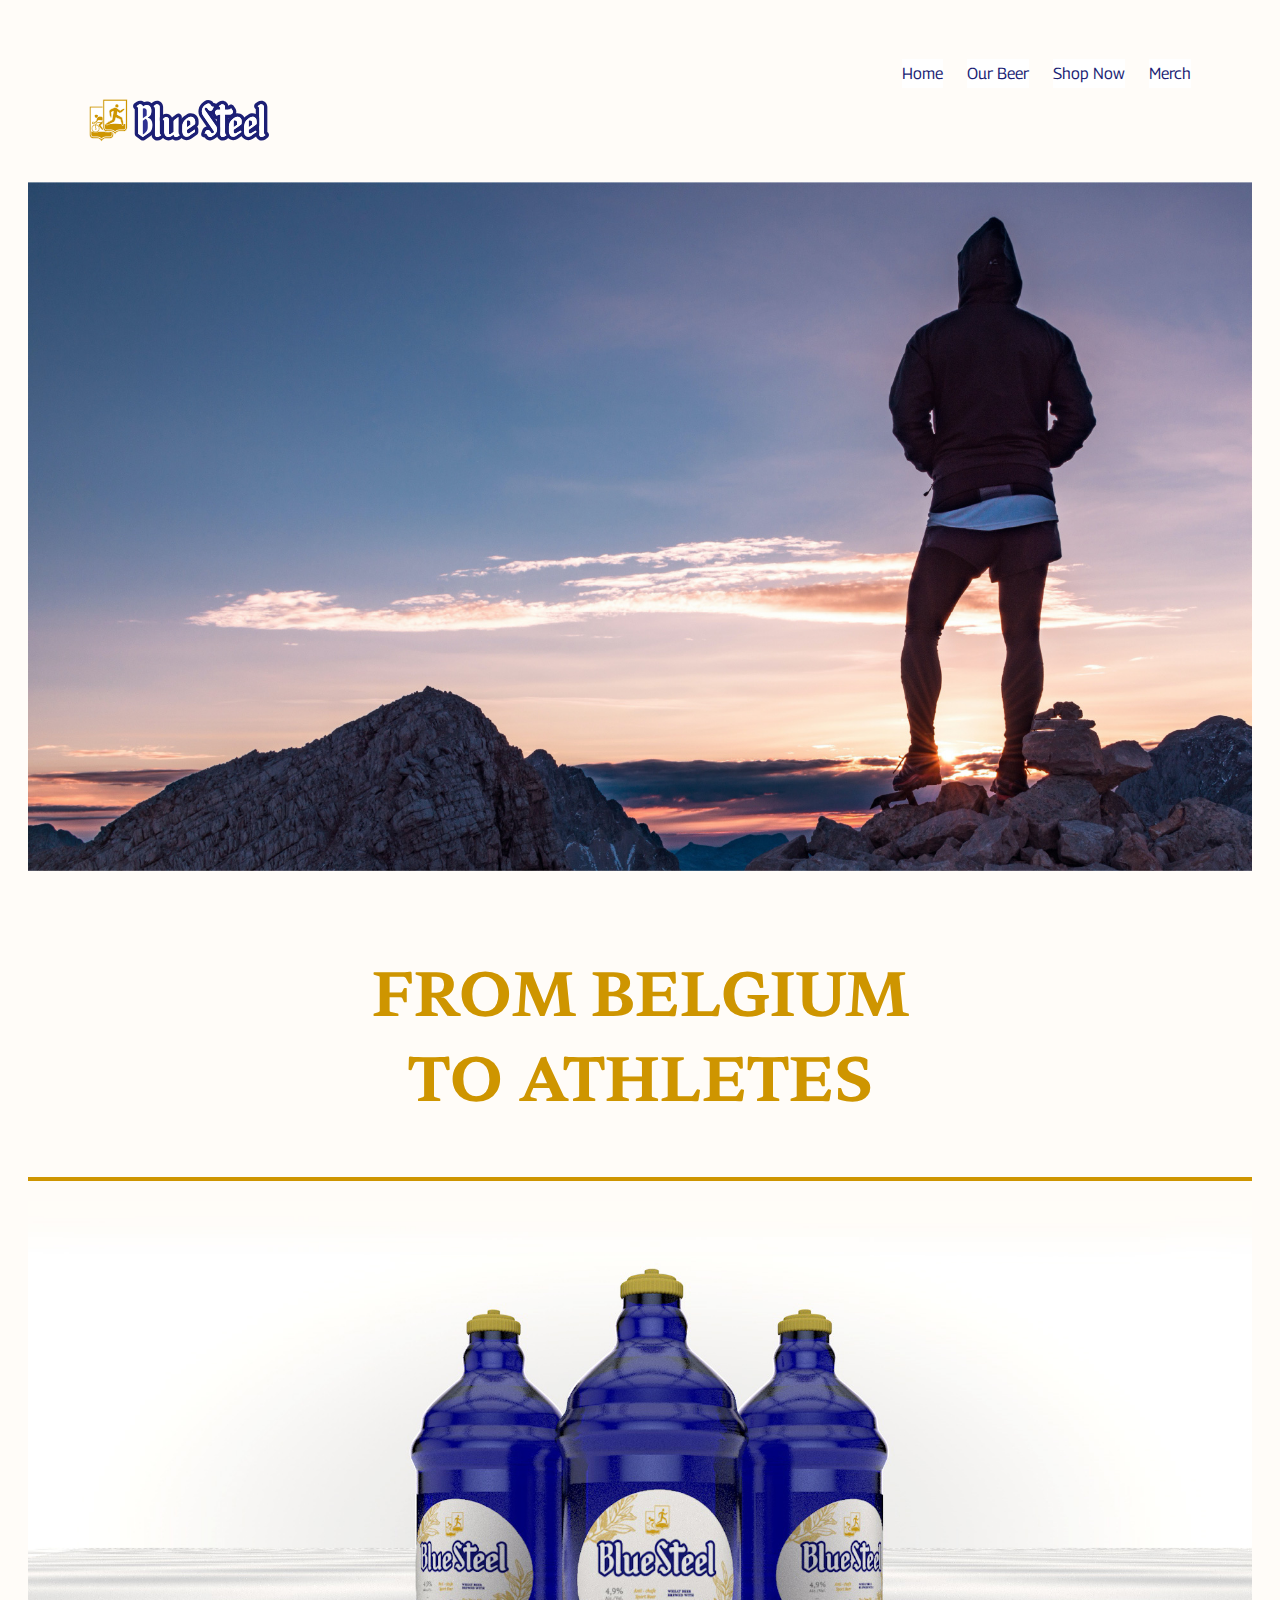
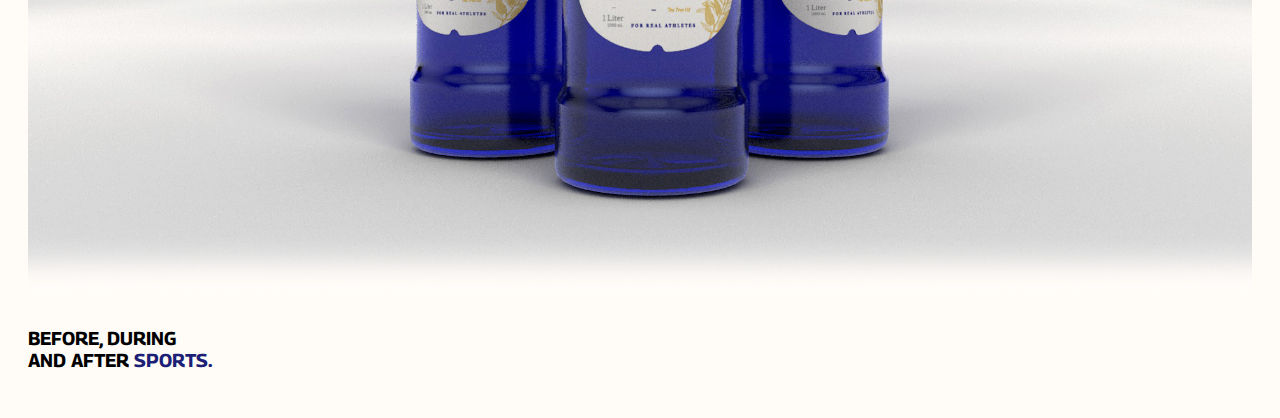
==== index.html @ 75fdadbe "Adding Header, Nav Menu and Banners" ====
<!DOCTYPE html>
<html lang="en">
<head>
  <meta charset="UTF-8">
  <meta name="viewport" content="width=device-width, initial-scale=1.0">
  <meta http-equiv="X-UA-Compatible" content="ie=edge">
  <title>Index Page</title>
  <link rel="stylesheet" href="css/reset.css" type="text/css">
  <link rel="stylesheet" href="css/main.css" type="text/css">
  <link rel="preconnect" href="https://fonts.googleapis.com">
<link rel="preconnect" href="https://fonts.gstatic.com" crossorigin>
<link href="https://fonts.googleapis.com/css2?family=Georama:wght@300;500;700&display=swap" rel="stylesheet">
<link href="https://fonts.googleapis.com/css2?family=Hahmlet:wght@900&display=swap" rel="stylesheet">
</head>
<body>
  <header class="header">
    <nav class="navMenu">
      <h2 class="hide">Main Menu</h2>
      <button id="button"></button>
      <div class="burgerMenu">
        <ul class="menuList">
          <li><a href="#">Home</a></li>
          <li><a href="#">Our Beer</a></li>
          <li><a href="#">Shop Now</a></li>
          <li><a href="#">Merch</a></li>
        </ul>
      </div>
    </nav>
    <div class="logo">
      <img src="assets/blueSteel_logo.svg" alt="BlueSteel Logo" class="bsLogo">
    </div>
  </header>
  <section class="mainBanner">
    <div class="banner">
      <img src="assets/mainBanner.jpg" alt="Main banner">
    </div>
    <div class="textMB">
      <h3>FROM BELGIUM <br>
      TO ATHLETES</h3>
    </div>
    <div class="bottomLine"></div>
  </section>
  <section class="bottleSec">
    <div class="bottle">
      <img src="images/Edit10.jpg" alt="Bottle Model">
    </div>
    <div class="textBottle">
      <h3>BEFORE, DURING <br>
      AND AFTER <a>SPORTS.</a></h3>
    </div>
  </section>
  <section class="brandIntro">

  </section>
  <footer class="footer">

  </footer>

<script src="js/main.js"></script>
</body>
</html>
---- css/main.css ----
@charset "UTF-8";

.hide {
	display: none;
}

body {
	font-family: 'Georama', Helvetica, Arial, sans-serif;
	padding: 20px;
  background-color: #fffcf8;
}

a {
	text-decoration: none;
}

/* Navigation Set up */

.navMenu button {
	background: url(../assets/burgerIcon.svg) left no-repeat;
	height: 20px;
	width: 20px;
	border: 1px;
	transition: all .3s ease;
	margin-right: auto;
  margin-bottom: 20px;
}

.navMenu button.expanded {
	transform: rotate(90deg);
}

.navMenu {
	display: flex;
	flex-direction: column;
}

.navMenu li a {
	display: block;
	color: #1c1f75;
	padding: 10px 0 10px 0;
	text-align: left;
}


.navMenu li:first-child {
	border-top: 1px solid #ce9500;
}

.burgerMenu {
  margin-bottom: 10px;
	display: none;
}

.burgerMenu.slideToggle {
	display: block;
}

.bsLogo {
  display: block;
  max-width: 120px;
  margin: 0 auto;
  margin-bottom: 20px;
}

@media screen and (min-width: 60em) {
  .header {
    margin-top: 20px;
  }

  #button {
    display: none;
  }

  .burgerMenu {
    display: flex;
    flex-direction: column;
    margin: 0;
  }
  .navMenu {
    text-align: right;
    margin-left: auto;
    margin-right: 5%;
  }
  .burgerMenu {
    text-align: right;
  }
  .navMenu li {
    border-bottom: none;
    display: inline;
    margin-left: 20px;
  }
  .navMenu li a {
    background-color: #fff;
    display: inline;
    padding: 5px 0 5px 0;
    text-decoration: none;
    color: #1c1f75;
  }
  .navMenu li a:hover {
    border-bottom: 3px solid #ce9500;
    padding-bottom: 5px;
    background-color: transparent;
    font-weight: 700;
  }
  .navMenu li:first-child {
    border-top: none;
  }

  .logo {
    display: flex;
    margin-bottom: 20px;
  }

  .bsLogo {
    margin-left: 5%;
    margin-right: auto;
    align-content: flex-start;
    max-width: 180px;
  }
}


/* Main Banner */
.banner img {
  max-width: 100%;
  margin-bottom: 15px;
}
.textMB {
  font-family: 'Hahmlet', serif;
  font-weight: 900;
  text-align: center;
  font-size: 50px;
  color: #ce9500;
  margin-bottom: 20px;
}

.bottomLine {
  border-bottom: 4px solid #ce9500;
  max-width: 100%;
  margin-bottom: 20px;
}

.bottle img {
  max-width: 100%;
  margin-bottom: 15px;
}

.textBottle a {
  color: #1c1f75;
}
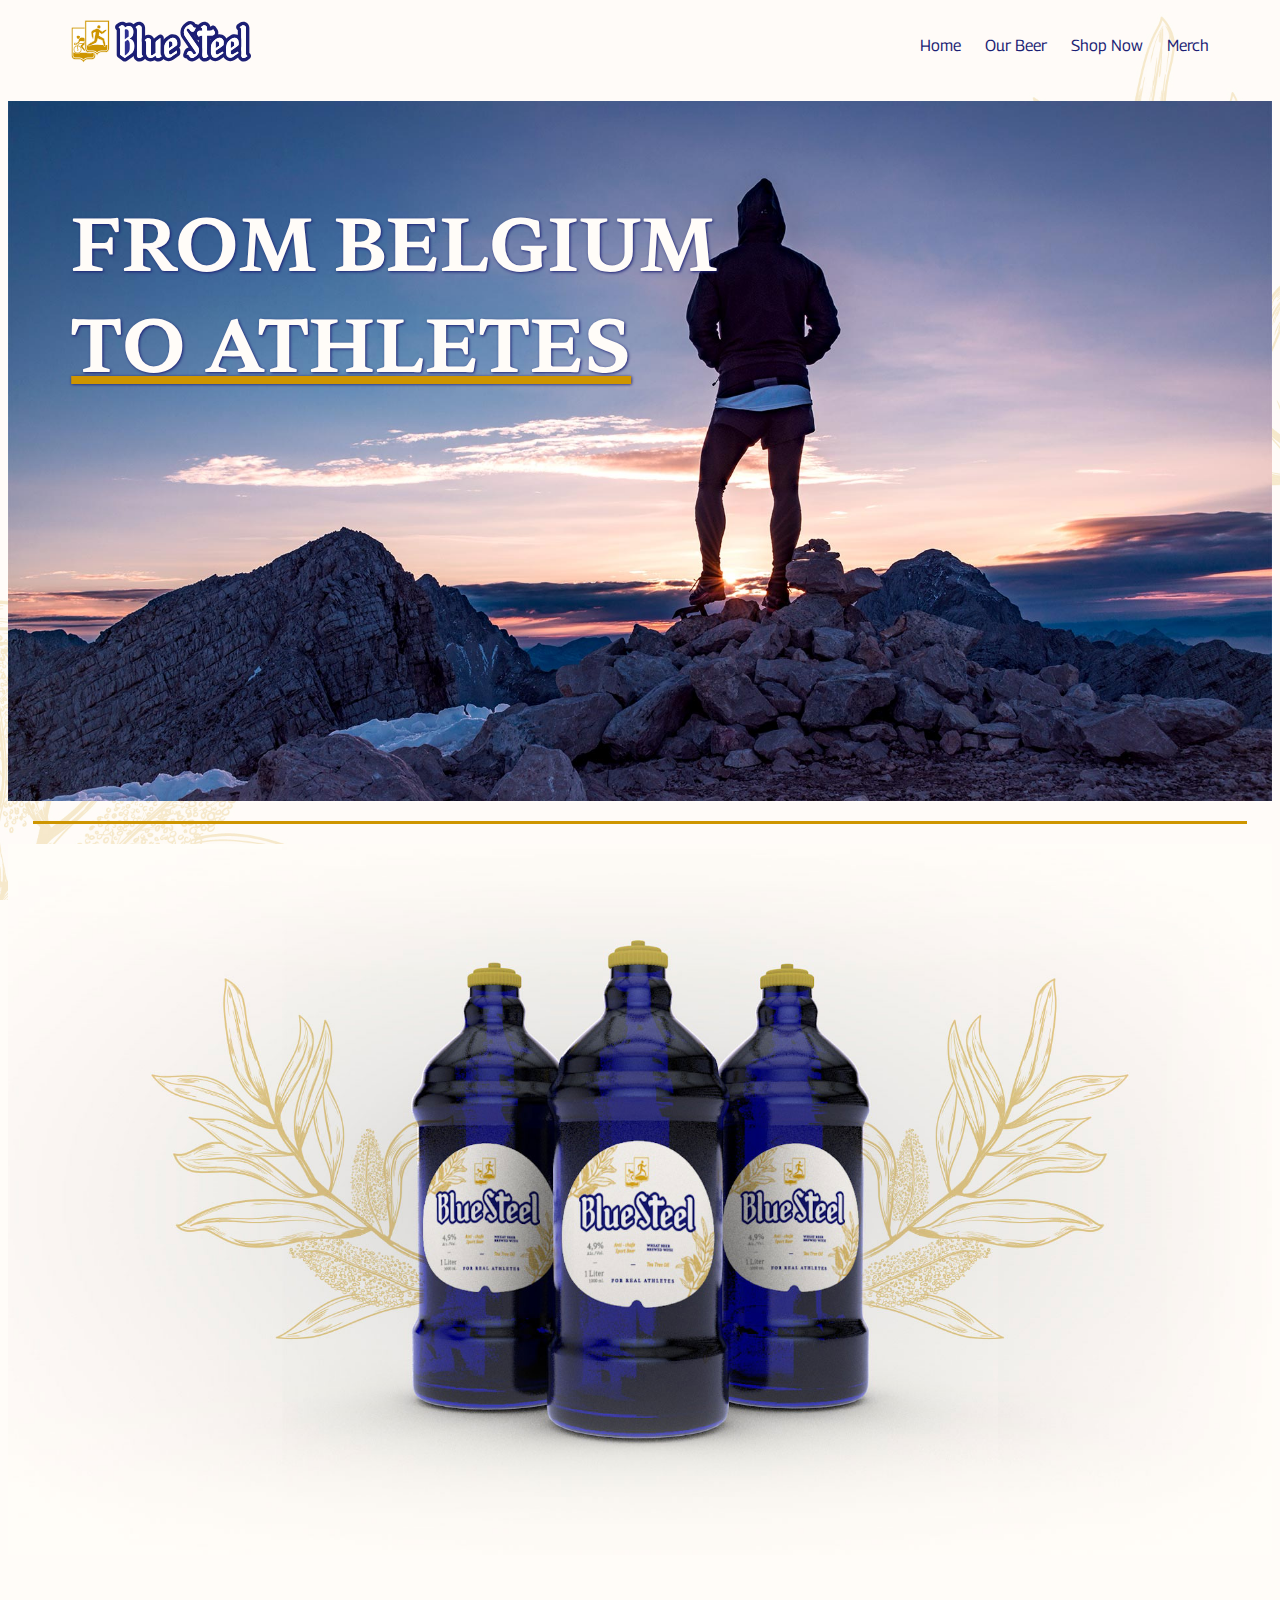
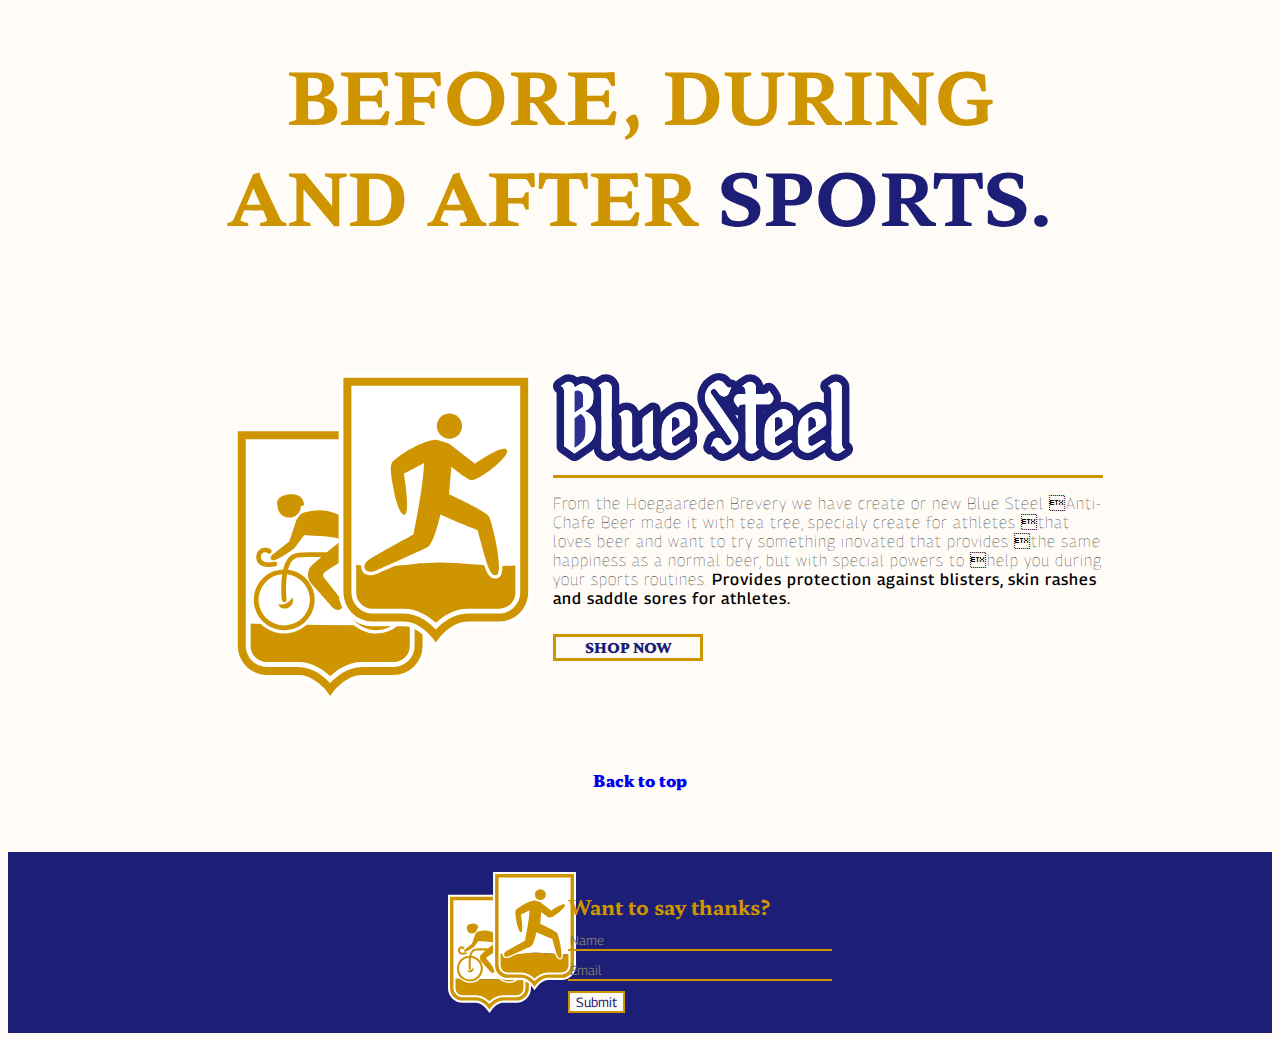
==== commit abfb4be7: "Merge pull request #1 from gonzomartin/dev.gma.solvingNacIssues" ====
--- a/index.html
+++ b/index.html
@@ -13,7 +13,11 @@
 <link href="https://fonts.googleapis.com/css2?family=Hahmlet:wght@900&display=swap" rel="stylesheet">
 </head>
 <body>
+
   <header class="header">
+    <div class="logo">
+      <a href="index.html"><img src="assets/blueSteel_logo.svg" alt="BlueSteel Logo" class="bsLogo"></a>
+    </div>
     <nav class="navMenu">
       <h2 class="hide">Main Menu</h2>
       <button id="button"></button>
@@ -26,35 +30,76 @@
         </ul>
       </div>
     </nav>
-    <div class="logo">
-      <img src="assets/blueSteel_logo.svg" alt="BlueSteel Logo" class="bsLogo">
+  </header>
+
+  <section class="mainBanner">
+    <h2 class="hide">Principal Banner</h2>
+    <div class="MainBannerContainer">
+      <div class="textMB">
+        <h3>FROM BELGIUM <br>
+        <a class="editText1"> TO ATHLETES</a></h3>
+      </div>
     </div>
-  </header>
-  <section class="mainBanner">
-    <div class="banner">
-      <img src="assets/mainBanner.jpg" alt="Main banner">
-    </div>
-    <div class="textMB">
-      <h3>FROM BELGIUM <br>
-      TO ATHLETES</h3>
-    </div>
-    <div class="bottomLine"></div>
   </section>
+  <div class="bottomLine"></div>
+
   <section class="bottleSec">
+    <h2 class="hide">Bottle Section</h2>
     <div class="bottle">
-      <img src="images/Edit10.jpg" alt="Bottle Model">
+      <img src="images/Edit14.1.jpg" alt="Bottle Model">
     </div>
     <div class="textBottle">
       <h3>BEFORE, DURING <br>
       AND AFTER <a>SPORTS.</a></h3>
     </div>
   </section>
+
   <section class="brandIntro">
+    <h2 class="hide">Brand introduction</h2>
+    <div class="shieldSVG">
+      <div class="shield">
+        <img src="assets/Shild.svg" alt="Brand Shield">
+      </div>
+    </div>
+    <div class="brandInfo">
+      <div class="brandLogoType">
+        <img src="assets/LogoType.svg" alt="Brand Logo type">
+        <div class="bottomLineBL"></div>
+      </div>
+      <div class="paragraph">
+        <p>From the Hoegaareden Brevery we have create or new Blue Steel Anti-Chafe Beer made it with tea tree, specialy create for athletes that loves beer and want to try something inovated that provides the same happiness as a normal beer, but with special powers to help you during your sports routines. <a class="boldEffect">Provides protection against blisters, skin rashes and saddle sores for athletes.</a></p>
+      </div>
+      <div class="shopnowbutton">
+        <button href="shopNow" class="shopNow" type="button" name="Shop Now">SHOP NOW</button>
+      </div>
 
+    </div>
   </section>
-  <footer class="footer">
 
+  <div class="backHomeButton">
+    <h2 class="hide">Back home Button</h2>
+    <a href="index.html" class="backHome">Back to top</a>
+  </div>
+
+  <footer class="foot">
+    <h2 class="hide">Footer</h2>
+    <div class="f-logo">
+      <img src="assets/Shild.svg" alt="Shield Blue Steel">
+    </div>
+    <div class="f-form">
+              <div>
+                  <div>
+                      <h3 class="f-text">Want to say thanks?</h3>
+                  </div>
+                  <form action="email.php" method="POST" enctype="text/plain">
+                      <input class="border-bottom" name="contactInfo" type="text" required placeholder="Name">
+                      <input class="border-bottom" name="contactInfo" type="text" required placeholder="Email">
+                      <input class="border-submit" name="submit" type="submit" value="Submit">
+                  </form>
+              </div>
+          </div>
   </footer>
+
 
 <script src="js/main.js"></script>
 </body>
--- a/css/main.css
+++ b/css/main.css
@@ -6,8 +6,12 @@
 
 body {
 	font-family: 'Georama', Helvetica, Arial, sans-serif;
-	padding: 20px;
+	/*! padding: 20px; */
   background-color: #fffcf8;
+	background-image: url(../images/bakcground-100.jpg);
+	background-position: center center;
+	background-size: cover;
+	background-attachment: fixed;
 }
 
 a {
@@ -15,6 +19,7 @@
 }
 
 /* Navigation Set up */
+
 
 .navMenu button {
 	background: url(../assets/burgerIcon.svg) left no-repeat;
@@ -22,8 +27,9 @@
 	width: 20px;
 	border: 1px;
 	transition: all .3s ease;
-	margin-right: auto;
-  margin-bottom: 20px;
+	margin-bottom: 10px;
+	margin-left: 20px;
+	margin-top: 20px;
 }
 
 .navMenu button.expanded {
@@ -31,42 +37,48 @@
 }
 
 .navMenu {
-	display: flex;
-	flex-direction: column;
+	align-self: center;
 }
 
 .navMenu li a {
 	display: block;
-	color: #1c1f75;
 	padding: 10px 0 10px 0;
 	text-align: left;
 }
+.navMenu li a:hover {
+	border-bottom: 3px solid #ce9500;
+	padding-bottom: 5px;
+	font-weight: 700;
+}
 
 
 .navMenu li:first-child {
-	border-top: 1px solid #ce9500;
+	border-top: 2px solid #ce9500;
 }
 
 .burgerMenu {
   margin-bottom: 10px;
 	display: none;
+	text-align: right;
 }
 
 .burgerMenu.slideToggle {
 	display: block;
-}
-
-.bsLogo {
-  display: block;
-  max-width: 120px;
-  margin: 0 auto;
-  margin-bottom: 20px;
-}
-
-@media screen and (min-width: 60em) {
-  .header {
-    margin-top: 20px;
-  }
+	margin-left: 20px;
+}
+
+.header {
+	display: flex;
+}
+
+.logo {
+	flex-direction: column;
+	justify-content: center;
+	max-width: 180px;
+}
+
+
+@media screen and (min-width: 50em) {
 
   #button {
     display: none;
@@ -75,15 +87,12 @@
   .burgerMenu {
     display: flex;
     flex-direction: column;
-    margin: 0;
-  }
+  }
+
   .navMenu {
-    text-align: right;
+    text-align: left;
     margin-left: auto;
     margin-right: 5%;
-  }
-  .burgerMenu {
-    text-align: right;
   }
   .navMenu li {
     border-bottom: none;
@@ -91,7 +100,6 @@
     margin-left: 20px;
   }
   .navMenu li a {
-    background-color: #fff;
     display: inline;
     padding: 5px 0 5px 0;
     text-decoration: none;
@@ -107,40 +115,113 @@
     border-top: none;
   }
 
-  .logo {
-    display: flex;
-    margin-bottom: 20px;
-  }
-
-  .bsLogo {
-    margin-left: 5%;
-    margin-right: auto;
-    align-content: flex-start;
-    max-width: 180px;
-  }
+	.header {
+		display: flex;
+		margin-top: 20px;
+		margin-bottom: 20px;
+	}
+	.logo {
+		flex: auto;
+		max-width: 180px;
+		margin-left: 5%;
+	}
 }
 
 
 /* Main Banner */
-.banner img {
+
+/* .banner img {
   max-width: 100%;
   margin-bottom: 15px;
-}
-.textMB {
+}*/
+.mainBanner {
+	display: flex;
+	background-image: url(../images/Edit1.jpg);
+	background-repeat: no-repeat;
+	background-position: center center;
+	background-color: #000000;
+	background-size: cover;
+	height: 1080px;
+}
+
+.MainBannerContainer {
+	align-items: center;
+	display: flex;
+	/*! align-content: baseline; */
+	margin-left: 5%;
+	margin-bottom: 400px;
+}
+
+@media screen and (max-width: 80em) {
+  .mainBanner {
+		height: 700px;
+	}
+	.MainBannerContainer {
+		margin-bottom: 300px;
+	}
+}
+@media screen and (max-width: 50em) {
+  .mainBanner {
+		height: 400px;
+	}
+	.MainBannerContainer {
+		margin-bottom: 0px;
+		margin-left: 70px;
+	}
+}
+
+.textMB, .textBottle {
   font-family: 'Hahmlet', serif;
   font-weight: 900;
   text-align: center;
-  font-size: 50px;
+  font-size: 30px;
   color: #ce9500;
   margin-bottom: 20px;
 }
 
+.textMB {
+  text-shadow: 0.5px 0.5px 3px #1c1f75;
+	color: #fffcf8;
+	/*! margin-left: 5%; */
+}
+.editText1 {
+	text-decoration: underline solid 4px #ce9500;
+}
 .bottomLine {
-  border-bottom: 4px solid #ce9500;
+  border-bottom: 3px solid #ce9500;
   max-width: 100%;
   margin-bottom: 20px;
-}
-
+	align-self: baseline;
+	padding-bottom: 20px;
+	margin-left: 2%;
+	margin-right: 2%;
+
+}
+@media screen and (min-width: 50em) {
+	.textMB, .textBottle {
+	  font-size: 40px;
+	}
+	.editText1 {
+		text-decoration: underline solid 6px #ce9500;
+	}
+	.textMB {
+		text-align: left;
+	}
+
+}
+
+@media screen and (min-width: 80em) {
+  .textMB, .textBottle {
+    font-size: 60px;
+  }
+	.editText1 {
+		text-decoration: underline solid 8px #ce9500;
+	}
+
+	.textMB {
+		text-align: left;
+	}
+}
 .bottle img {
   max-width: 100%;
   margin-bottom: 15px;
@@ -149,3 +230,176 @@
 .textBottle a {
   color: #1c1f75;
 }
+
+
+
+/* Brand introduction */
+
+.brandIntro {
+	display: flex;
+	justify-content: center;
+	margin-left: 5%;
+	margin-right: 5%;
+	margin-top: 10%;
+}
+
+.brandInfo {
+	max-width: 550px;
+	/*! display: flex; */
+	/*! justify-content: center; */
+}
+.brandInfo p {
+	letter-spacing: 1px;
+	font-weight: 100;
+}
+.boldEffect {
+	font-weight: 500;
+}
+.shieldSVG img {
+	/*! max-width: 100%; */
+	width: 300px;
+	margin-right: 20px;
+}
+.shieldSVG {
+	margin-left: 5%;
+
+}
+.bottomLineBL {
+	border-bottom: 3px solid #ce9500;
+  max-width: 100%;
+  margin-bottom: 10px;
+	align-self: baseline;
+	padding-bottom: 10px;
+}
+.brandLogoType img {
+	max-width: 300px;
+}
+.shopNow {
+	border: 3px solid #ce9500;
+	font-family: 'Hahmlet', serif;
+	font-weight: 900;
+	margin-top: 10px;
+	width: 150px;
+	height: auto;
+	color: #1c1f75;
+	background-color: #fffcf8;
+	cursor: pointer;
+}
+.shopNow:hover {
+	color: #fffcf8;
+	background-color: #1c1f75;
+	transition: all .1s ease;
+}
+
+@media screen and (max-width: 50em) {
+	.brandIntro {
+		display: flex;
+		flex-direction: column;
+	}
+	.shieldSVG {
+		display: flex;
+		justify-content: center;
+		margin: 0;
+		margin-top: 30px;
+
+	}
+	.brandInfo {
+		display: flex;
+		flex-direction: column;
+		justify-content: center;
+		max-width: 100%;
+		text-align: center;
+		margin: 0 0px;
+	}
+	.brandLogoType {
+		display: flex;
+		justify-content: center;
+		margin-bottom: 10px;
+		margin-top: 10px;
+	}
+	.shieldSVG img {
+		/*! max-width: 100%; */
+		width: 140px;
+		margin: 0;
+	}
+	.brandLogoType img {
+	max-width: 200px;
+	}
+	.paragraph {
+		display: flex;
+		justify-content: center;
+	}
+
+}
+
+.backHomeButton {
+	display: flex;
+	justify-content: center;
+}
+.backHome {
+	margin: 60px 0;
+	font-family: 'Hahmlet', serif;
+	font-weight: 900;
+}
+.backHome:hover {
+	border-bottom: 3px solid #ce9500;
+	transition: all .1s ease;
+
+}
+
+/* Footer start */
+
+.foot {
+		display: flex;
+		background-color: #1c1f75;
+		justify-content: center;
+	  padding-top: 20px;
+	  padding-bottom: 20px;
+}
+
+.f-logo {
+		display: flex;
+		width: 100px;
+		padding-right: 20px;
+
+}
+
+.border-bottom {
+		display: block;
+		border:0;
+		border-bottom: 2px solid #ce9500;
+		width: 260px;
+		background-color: transparent;
+		margin-bottom: 10px;
+		color: #fffcf8;
+}
+
+.border-submit {
+		border:0;
+		border: 2px solid #ce9500;
+	  color: #1c1f75;
+		background-color: #fffcf8;
+
+}
+
+.border-submit:hover {
+		background-color: #1c1f75;
+		color: #fffcf8;
+		transition: all .1s ease;
+}
+
+.f-text {
+		font-family: 'Hahmlet', serif;
+		color: #ce9500;
+		font-size: 20px;
+		margin-bottom: 10px;
+}
+
+.f-form input {
+		font-family: 'Georama', Helvetica, Arial, sans-serif;
+}
+
+.f-form {
+		display: flex;
+		flex-direction: row;
+}
